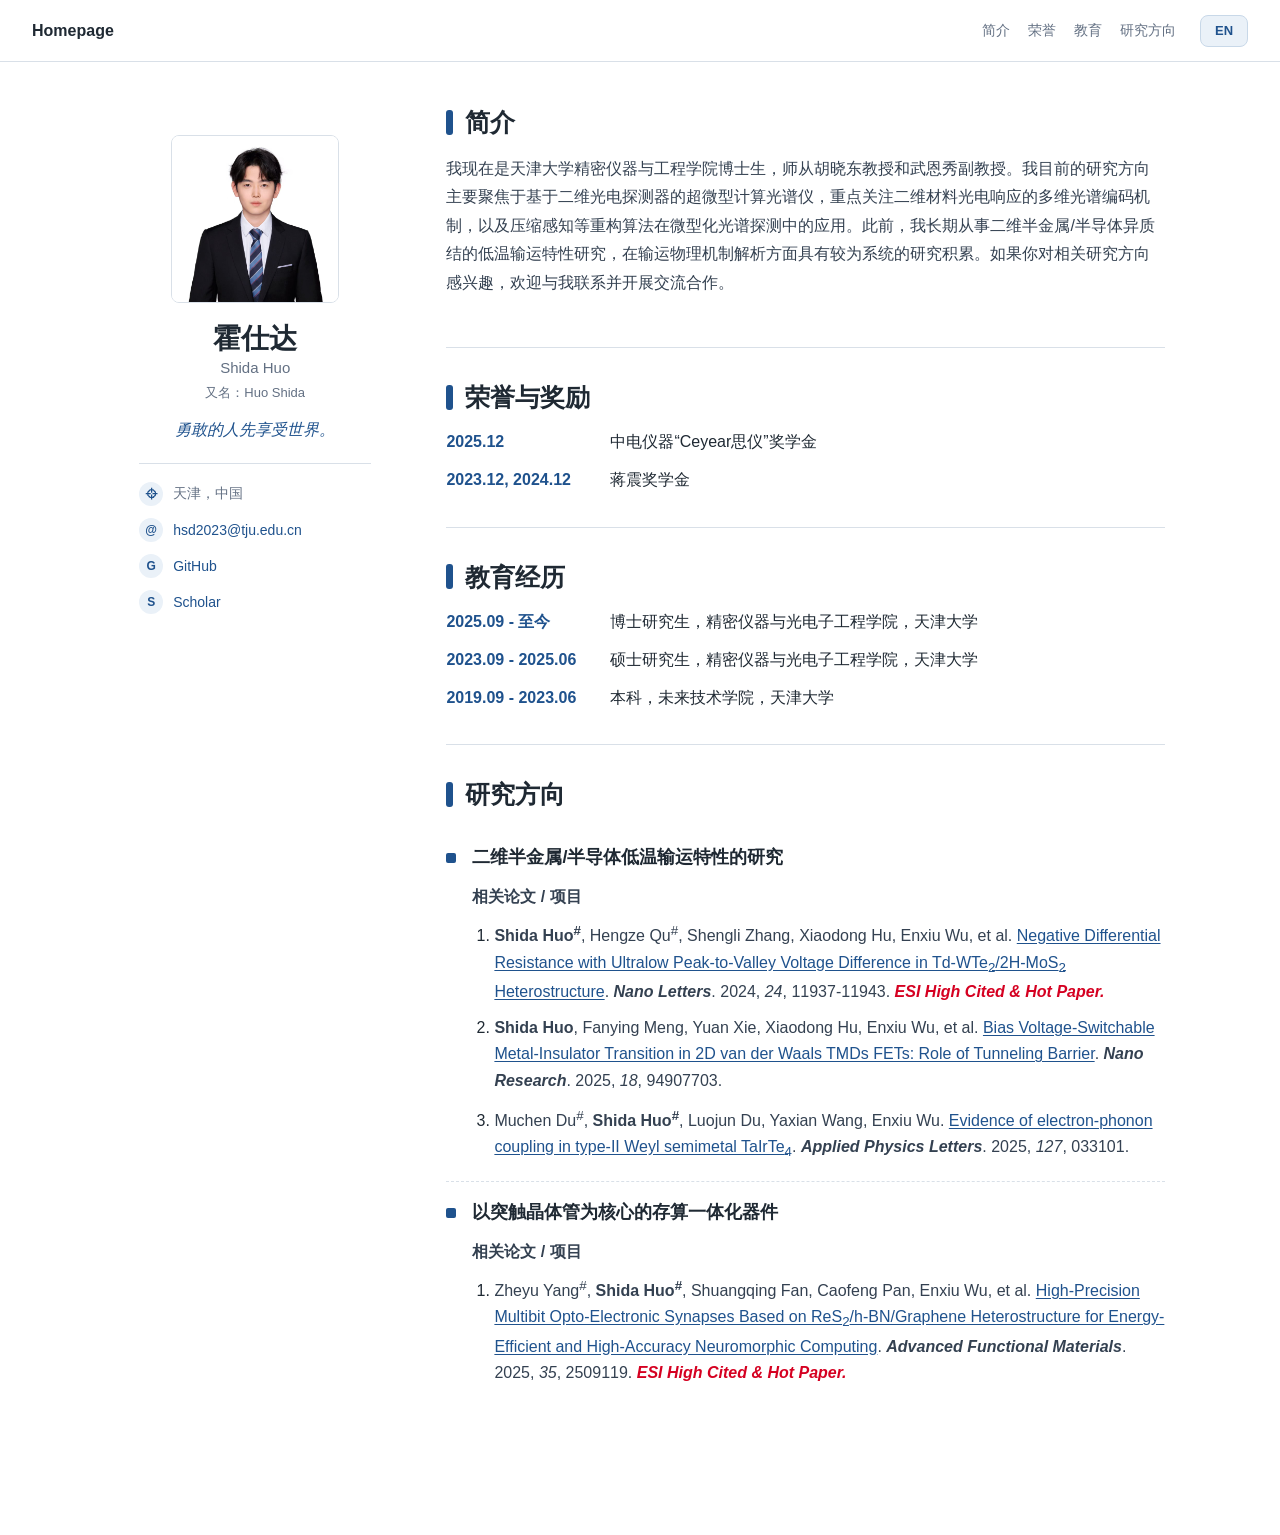
==== index.html @ 77e82065 "Add files via upload" ====
<!doctype html>
<html lang="zh-CN">
  <head>
    <meta charset="utf-8" />
    <meta name="viewport" content="width=device-width, initial-scale=1" />
    <title>Shida Huo (霍仕达) - Homepage</title>
    <meta
      name="description"
      content="Shida Huo (霍仕达, Huo Shida), Ph.D. student at Tianjin University. Research interests include ultraminiaturized computational spectrometers, two-dimensional photodetectors, low-temperature transport, and synaptic transistor based in-memory computing devices."
    />
    <meta
      name="keywords"
      content="Shida Huo, Huo Shida, 霍仕达, Tianjin University, 天津大学, computational spectrometer, two-dimensional photodetector, low-temperature transport, synaptic transistor"
    />
    <meta name="author" content="Shida Huo" />
    <meta name="robots" content="index, follow" />
    <link rel="canonical" href="https://shida.github.io/" />
    <meta property="og:type" content="profile" />
    <meta property="og:title" content="Shida Huo (霍仕达) - Homepage" />
    <meta
      property="og:description"
      content="Personal homepage of Shida Huo (霍仕达, Huo Shida), Ph.D. student at Tianjin University."
    />
    <meta property="og:url" content="https://shida.github.io/" />
    <meta property="og:image" content="https://shida.github.io/assets/hsd-profile.jpg" />
    <meta name="twitter:card" content="summary" />
    <meta name="twitter:title" content="Shida Huo (霍仕达) - Homepage" />
    <meta
      name="twitter:description"
      content="Personal homepage of Shida Huo (霍仕达, Huo Shida), Ph.D. student at Tianjin University."
    />
    <meta name="twitter:image" content="https://shida.github.io/assets/hsd-profile.jpg" />
    <link rel="stylesheet" href="styles.css" />
    <script type="application/ld+json">
      {
        "@context": "https://schema.org",
        "@type": "Person",
        "name": "Shida Huo",
        "alternateName": ["霍仕达", "Huo Shida"],
        "url": "https://shida.github.io/",
        "image": "https://shida.github.io/assets/hsd-profile.jpg",
        "email": "mailto:hsd2023@tju.edu.cn",
        "jobTitle": "Ph.D. student",
        "affiliation": {
          "@type": "CollegeOrUniversity",
          "name": "Tianjin University",
          "url": "https://www.tju.edu.cn/"
        },
        "alumniOf": {
          "@type": "CollegeOrUniversity",
          "name": "Tianjin University"
        },
        "sameAs": [
          "https://scholar.google.com/citations?user=NMqwqbYAAAAJ&hl=zh-CN"
        ],
        "knowsAbout": [
          "Ultraminiaturized computational spectrometers",
          "Two-dimensional photodetectors",
          "Low-temperature transport",
          "Two-dimensional semimetal/semiconductor heterostructures",
          "Synaptic transistor based in-memory computing devices"
        ]
      }
    </script>
  </head>
  <body>
    <header class="topbar">
      <a class="brand" href="#home">Homepage</a>
      <nav aria-label="页面导航">
        <a href="#bio" data-i18n="nav.bio">简介</a>
        <a href="#honors" data-i18n="nav.honors">荣誉</a>
        <a href="#education" data-i18n="nav.education">教育</a>
        <a href="#experience" data-i18n="nav.experience">研究方向</a>
      </nav>
      <button class="lang-toggle" type="button" data-lang-toggle aria-label="Switch language">EN</button>
    </header>

    <main id="home" class="page">
      <aside class="profile">
        <div class="photo-frame">
          <img
            src="assets/hsd-profile.jpg"
            alt="霍仕达头像"
            class="profile-photo"
          />
        </div>
        <h1 data-i18n="profile.name">霍仕达</h1>
        <p class="name-en" data-i18n="profile.nameAlt">Shida Huo</p>
        <p class="name-alias" data-i18n="profile.alias">Also known as: Huo Shida</p>
        <p class="motto" data-i18n="profile.motto">勇敢的人先享受世界。</p>

        <ul class="contact-list" aria-label="联系方式">
          <li>
            <span aria-hidden="true">⌖</span>
            <span data-i18n="profile.location">天津，中国</span>
          </li>
          <li>
            <span aria-hidden="true">@</span>
            <a href="mailto:hsd2023@tju.edu.cn">hsd2023@tju.edu.cn</a>
          </li>
          <li>
            <span aria-hidden="true">G</span>
            <a href="https://github.com/" target="_blank" rel="noreferrer">GitHub</a>
          </li>
          <li>
            <span aria-hidden="true">S</span>
            <a href="https://scholar.google.com/citations?user=NMqwqbYAAAAJ&amp;hl=zh-CN" target="_blank" rel="noreferrer">Scholar</a>
          </li>
        </ul>
      </aside>

      <section class="content">
        <section id="bio" class="section">
          <h2 data-i18n="bio.heading">Biography</h2>
          <p>
            <span data-i18n="bio.p1">我现在是天津大学精密仪器与工程学院博士生，师从胡晓东教授和武恩秀副教授。我目前的研究方向主要聚焦于基于二维光电探测器的超微型计算光谱仪，重点关注二维材料光电响应的多维光谱编码机制，以及压缩感知等重构算法在微型化光谱探测中的应用。此前，我长期从事二维半金属/半导体异质结的低温输运特性研究，在输运物理机制解析方面具有较为系统的研究积累。如果你对相关研究方向感兴趣，欢迎与我联系并开展交流合作。</span>
          </p>
        </section>

        <section id="honors" class="section">
          <h2 data-i18n="honors.heading">Honors and Awards</h2>
          <ul class="timeline">
            <li>
              <span class="date">2025.12</span>
              <span data-i18n="honors.item1">中电仪器“Ceyear思仪”奖学金</span>
            </li>
            <li>
              <span class="date">2023.12, 2024.12</span>
              <span data-i18n="honors.item2">蒋震奖学金</span>
            </li>
          </ul>
        </section>

        <section id="education" class="section">
          <h2 data-i18n="education.heading">Educations</h2>
          <ul class="timeline">
            <li>
              <span class="date" data-i18n="education.phd.date">2025.09 - 至今</span>
              <span data-i18n="education.phd">博士研究生，精密仪器与光电子工程学院，天津大学</span>
            </li>
            <li>
              <span class="date">2023.09 - 2025.06</span>
              <span data-i18n="education.master">硕士研究生，精密仪器与光电子工程学院，天津大学</span>
            </li>
            <li>
              <span class="date">2019.09 - 2023.06</span>
              <span data-i18n="education.bachelor">本科，未来技术学院，天津大学</span>
            </li>
          </ul>
        </section>

        <section id="experience" class="section">
          <h2 data-i18n="experience.heading">研究方向</h2>
          <article class="experience-item">
            <div class="logo-mark" aria-hidden="true"></div>
            <div>
              <h3 data-i18n="experience.item1.title">二维半金属/半导体低温输运特性的研究</h3>
              <p class="paper-label" data-i18n="experience.item1.paperLabel">相关论文 / 项目</p>
              <ol class="works-list">
                <li>
                  <span><b class="inline-bold">Shida Huo<sup>#</sup></b>, Hengze Qu<sup>#</sup>, Shengli Zhang, Xiaodong Hu, Enxiu Wu, et al. <a class="paper-link" href="https://pubs.acs.org/doi/10.1021/acs.nanolett.4c03263" target="_blank" rel="noreferrer">Negative Differential Resistance with Ultralow Peak-to-Valley Voltage Difference in Td-WTe<sub>2</sub>/2H-MoS<sub>2</sub> Heterostructure</a>. <span class="journal">Nano Letters</span>. 2024, <i class="volume">24</i>, 11937-11943. <span class="paper-highlight">ESI High Cited &amp; Hot Paper.</span></span>
                </li>
                <li>
                  <span><b class="inline-bold">Shida Huo</b>, Fanying Meng, Yuan Xie, Xiaodong Hu, Enxiu Wu, et al. <a class="paper-link" href="https://www.sciopen.com/article/10.26599/NR.2025.94907703" target="_blank" rel="noreferrer">Bias Voltage-Switchable Metal-Insulator Transition in 2D van der Waals TMDs FETs: Role of Tunneling Barrier</a>. <span class="journal">Nano Research</span>. 2025, <i class="volume">18</i>, 94907703.</span>
                </li>
                <li>
                  <span>Muchen Du<sup>#</sup>, <b class="inline-bold">Shida Huo<sup>#</sup></b>, Luojun Du, Yaxian Wang, Enxiu Wu. <a class="paper-link" href="https://pubs.aip.org/aip/apl/article-abstract/127/3/033101/3354619/Evidence-of-electron-phonon-coupling-in-type-II?redirectedFrom=fulltext" target="_blank" rel="noreferrer">Evidence of electron-phonon coupling in type-II Weyl semimetal TaIrTe<sub>4</sub></a>. <span class="journal">Applied Physics Letters</span>. 2025, <i class="volume">127</i>, 033101.</span>
                </li>
              </ol>
            </div>
          </article>
          <article class="experience-item">
            <div class="logo-mark" aria-hidden="true"></div>
            <div>
              <h3 data-i18n="experience.item2.title">以突触晶体管为核心的存算一体化器件</h3>
              <p class="paper-label" data-i18n="experience.item2.paperLabel">相关论文 / 项目</p>
              <ol class="works-list">
                <li>
                  <span>Zheyu Yang<sup>#</sup>, <b class="inline-bold">Shida Huo<sup>#</sup></b>, Shuangqing Fan, Caofeng Pan, Enxiu Wu, et al. <a class="paper-link" href="https://advanced.onlinelibrary.wiley.com/doi/10.1002/adfm.202509119" target="_blank" rel="noreferrer">High-Precision Multibit Opto-Electronic Synapses Based on ReS<sub>2</sub>/h-BN/Graphene Heterostructure for Energy-Efficient and High-Accuracy Neuromorphic Computing</a>. <span class="journal">Advanced Functional Materials</span>. 2025, <i class="volume">35</i>, 2509119. <span class="paper-highlight">ESI High Cited &amp; Hot Paper.</span></span>
                </li>
              </ol>
            </div>
          </article>
        </section>
      </section>
    </main>
    <script src="script.js"></script>
  </body>
</html>
---- styles.css ----
:root {
  color-scheme: light;
  --bg: #f6f7f9;
  --paper: #ffffff;
  --ink: #1f2933;
  --muted: #637083;
  --line: #d9e0e8;
  --accent: #1F528D;
  --accent-strong: #1F528D;
  --soft: #EAF1F8;
  --shadow: 0 18px 46px rgba(31, 41, 51, 0.08);
  --page-scale: 1;
  font-family:
    "Inter", "Segoe UI", "PingFang SC", "Microsoft YaHei", Arial, sans-serif;
}

* {
  box-sizing: border-box;
}

html {
  scroll-behavior: smooth;
}

body {
  margin: 0;
  color: var(--ink);
  background: #ffffff;
}

a {
  color: var(--accent-strong);
  text-decoration: none;
}

a:hover {
  text-decoration: underline;
}

.topbar {
  position: sticky;
  top: 0;
  z-index: 10;
  display: flex;
  align-items: center;
  justify-content: space-between;
  gap: 24px;
  min-height: 62px;
  padding: 0 max(32px, calc((100% - 1280px) / 2));
  background: rgba(255, 255, 255, 0.9);
  border-bottom: 1px solid var(--line);
  backdrop-filter: blur(16px);
}

.brand {
  flex: 0 0 auto;
  color: var(--ink);
  font-weight: 700;
}

nav {
  display: flex;
  flex-wrap: wrap;
  flex: 1 1 auto;
  justify-content: flex-end;
  gap: 18px;
  font-size: calc(14px * var(--page-scale));
}

nav a {
  color: var(--muted);
}

nav a:hover {
  color: var(--accent-strong);
}

.lang-toggle {
  flex: 0 0 auto;
  min-width: 48px;
  height: 32px;
  padding: 0 12px;
  color: var(--accent-strong);
  background: var(--soft);
  border: 1px solid #C8D8E8;
  border-radius: 8px;
  cursor: pointer;
  font: inherit;
  font-size: calc(13px * var(--page-scale));
  font-weight: 700;
}

.lang-toggle:hover {
  background: #DCE8F4;
}

.lang-toggle:focus-visible {
  outline: 3px solid rgba(31, 82, 141, 0.24);
  outline-offset: 2px;
}

.page {
  display: grid;
  grid-template-columns: 280px minmax(0, 1fr);
  gap: clamp(36px, 4vw, 64px);
  width: min(82vw, 1280px);
  min-height: calc(100vh - 134px);
  margin: clamp(32px, 5vh, 64px) auto clamp(48px, 7vh, 88px);
}

.profile {
  position: sticky;
  top: 94px;
  align-self: start;
  padding: 28px 24px;
  background: transparent;
  border: 0;
  border-radius: 0;
  box-shadow: none;
  text-align: center;
}

.photo-frame {
  width: 168px;
  aspect-ratio: 1;
  margin: 0 auto 20px;
  overflow: hidden;
  border: 1px solid var(--line);
  border-radius: 8px;
  background: var(--soft);
}

.profile-photo {
  display: block;
  width: 100%;
  height: 100%;
  object-fit: cover;
}

h1,
h2,
h3,
p {
  margin-top: 0;
}

h1 {
  margin-bottom: 4px;
  font-size: calc(28px * var(--page-scale));
  line-height: 1.15;
}

.name-en {
  margin-bottom: 8px;
  color: var(--muted);
  font-size: calc(15px * var(--page-scale));
}

.name-alias {
  margin-bottom: 18px;
  color: var(--muted);
  font-size: calc(13px * var(--page-scale));
}

.motto {
  margin: 0 auto 22px;
  color: var(--accent-strong);
  font-family: Georgia, "Times New Roman", serif;
  font-size: calc(16px * var(--page-scale));
  font-style: italic;
}

.contact-list {
  display: grid;
  gap: 12px;
  padding: 18px 0 0;
  margin: 0;
  border-top: 1px solid var(--line);
  list-style: none;
  text-align: left;
}

.contact-list li {
  display: grid;
  grid-template-columns: 24px minmax(0, 1fr);
  align-items: center;
  gap: 10px;
  color: var(--muted);
  font-size: calc(14px * var(--page-scale));
}

.contact-list span:first-child {
  display: grid;
  place-items: center;
  width: 24px;
  height: 24px;
  color: var(--accent-strong);
  background: var(--soft);
  border-radius: 50%;
  font-size: calc(12px * var(--page-scale));
  font-weight: 700;
}

.content {
  min-width: 0;
}

.section {
  padding: 0 0 34px;
  margin-bottom: 34px;
  border-bottom: 1px solid var(--line);
}

.section:last-child {
  border-bottom: 0;
}

h2 {
  display: flex;
  align-items: center;
  gap: 12px;
  margin-bottom: 18px;
  font-size: calc(25px * var(--page-scale));
  line-height: 1.2;
}

h2::before {
  content: "";
  width: 7px;
  height: 25px;
  background: var(--accent);
  border-radius: 3px;
}

.section p {
  max-width: min(820px, 100%);
  color: #344151;
  font-size: calc(16px * var(--page-scale));
  line-height: 1.78;
}

#bio p {
  max-width: 100%;
}

.timeline {
  display: grid;
  gap: 13px;
  padding: 0;
  margin: 0;
  list-style: none;
}

.timeline li {
  display: grid;
  grid-template-columns: 148px minmax(0, 1fr);
  gap: 16px;
  align-items: baseline;
  font-size: calc(16px * var(--page-scale));
  line-height: 1.55;
}

.date {
  color: var(--accent-strong);
  font-weight: 700;
  white-space: nowrap;
}

.experience-item {
  display: grid;
  grid-template-columns: 14px minmax(0, 1fr);
  gap: 12px;
  padding: 18px 0;
}

.experience-item + .experience-item {
  border-top: 1px dashed var(--line);
}

.logo-mark {
  width: 10px;
  height: 10px;
  margin-top: 8px;
  background: var(--accent-strong);
  border-radius: 2px;
}

h3 {
  margin-bottom: 6px;
  font-size: calc(18px * var(--page-scale));
}

.muted {
  margin-bottom: 8px;
  color: var(--muted);
  font-size: calc(14px * var(--page-scale));
}

.paper-label {
  margin: 14px 0 8px;
  color: var(--accent-strong);
  font-size: calc(14px * var(--page-scale));
  font-weight: 700;
  line-height: 1.4;
}

.works-list {
  display: grid;
  gap: 10px;
  padding-left: 22px;
  margin: 0;
}

.works-list li {
  font-size: calc(16px * var(--page-scale));
  line-height: 1.65;
}

.works-list span {
  color: #344151;
}

.inline-bold {
  font-weight: 700;
}

.journal {
  font-style: italic;
  font-weight: 700;
}

.volume {
  font-style: italic;
}

.works-list .paper-highlight {
  color: #D50021;
  font-style: italic;
  font-weight: 700;
}

.works-list .paper-link {
  color: #1F528D;
  text-decoration: underline;
  text-underline-offset: 2px;
}

.works-list .paper-link:hover {
  color: #1F528D;
}

@media (min-width: 1500px) and (min-height: 850px) {
  :root {
    --page-scale: 1.08;
  }

  .page {
    width: min(86vw, 1360px);
  }

  .section {
    margin-bottom: 38px;
    padding-bottom: 38px;
  }
}

@media (min-width: 1900px) and (min-height: 950px) {
  :root {
    --page-scale: 1.16;
  }

  .page {
    width: min(88vw, 1440px);
  }

  .photo-frame {
    width: 190px;
  }
}

@media (max-width: 820px) {
  :root {
    --page-scale: 1;
  }

  .topbar {
    align-items: flex-start;
    flex-direction: column;
    padding: 14px 22px;
  }

  nav {
    justify-content: flex-start;
    gap: 12px 16px;
  }

  .lang-toggle {
    align-self: flex-start;
  }

  .page {
    grid-template-columns: 1fr;
    width: min(100% - 32px, 680px);
    margin-top: 28px;
  }

  .profile {
    position: static;
  }

  .timeline li {
    grid-template-columns: 1fr;
    gap: 2px;
  }
}

@media (max-width: 480px) {
  .topbar {
    min-height: auto;
  }

  .page {
    width: min(100% - 24px, 680px);
    margin-bottom: 44px;
  }

  .profile {
    padding: 22px 18px;
  }

  .photo-frame {
    width: 140px;
  }

  h1 {
    font-size: 24px;
  }

  h2 {
    font-size: 22px;
  }
}
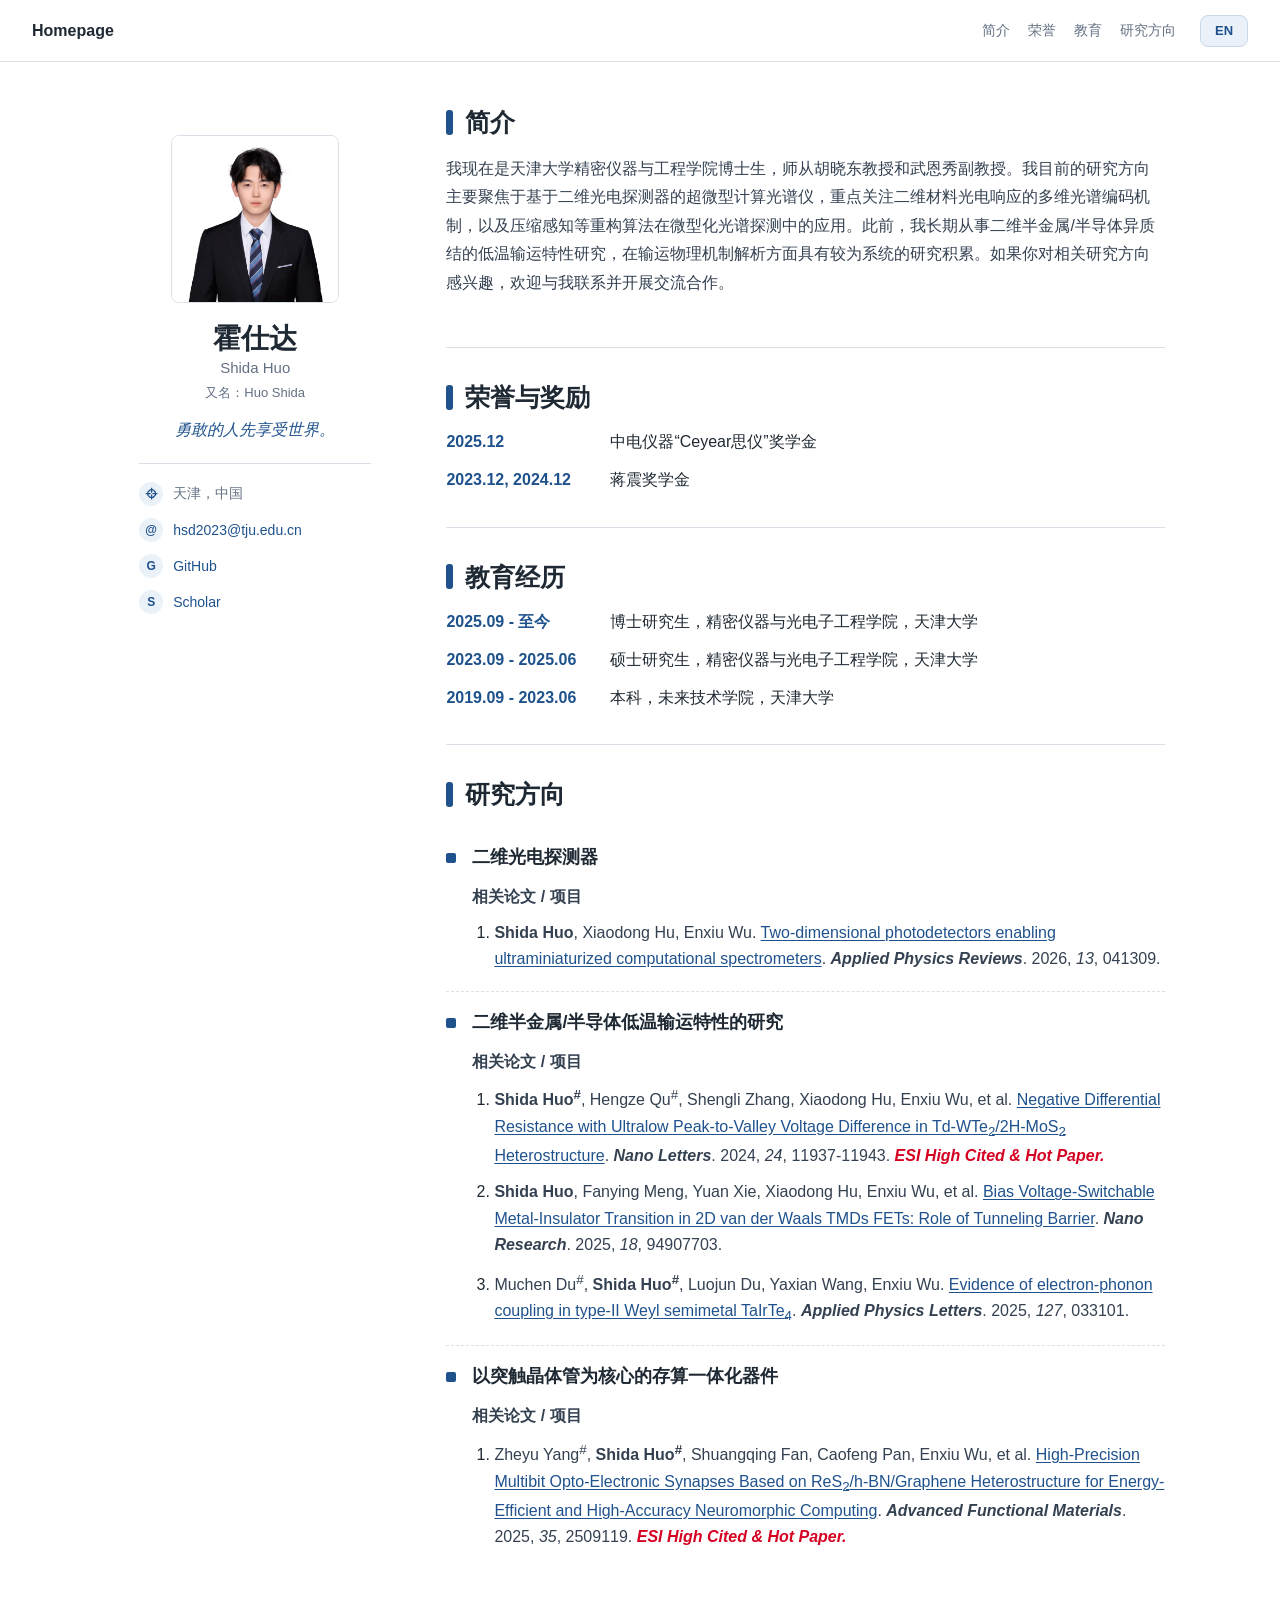
==== commit 756340de: "Add files via upload" ====
--- a/index.html
+++ b/index.html
@@ -1,189 +1,201 @@
-<!doctype html>
-<html lang="zh-CN">
-  <head>
-    <meta charset="utf-8" />
-    <meta name="viewport" content="width=device-width, initial-scale=1" />
-    <title>Shida Huo (霍仕达) - Homepage</title>
-    <meta
-      name="description"
-      content="Shida Huo (霍仕达, Huo Shida), Ph.D. student at Tianjin University. Research interests include ultraminiaturized computational spectrometers, two-dimensional photodetectors, low-temperature transport, and synaptic transistor based in-memory computing devices."
-    />
-    <meta
-      name="keywords"
-      content="Shida Huo, Huo Shida, 霍仕达, Tianjin University, 天津大学, computational spectrometer, two-dimensional photodetector, low-temperature transport, synaptic transistor"
-    />
-    <meta name="author" content="Shida Huo" />
-    <meta name="robots" content="index, follow" />
-    <link rel="canonical" href="https://shida.github.io/" />
-    <meta property="og:type" content="profile" />
-    <meta property="og:title" content="Shida Huo (霍仕达) - Homepage" />
-    <meta
-      property="og:description"
-      content="Personal homepage of Shida Huo (霍仕达, Huo Shida), Ph.D. student at Tianjin University."
-    />
-    <meta property="og:url" content="https://shida.github.io/" />
-    <meta property="og:image" content="https://shida.github.io/assets/hsd-profile.jpg" />
-    <meta name="twitter:card" content="summary" />
-    <meta name="twitter:title" content="Shida Huo (霍仕达) - Homepage" />
-    <meta
-      name="twitter:description"
-      content="Personal homepage of Shida Huo (霍仕达, Huo Shida), Ph.D. student at Tianjin University."
-    />
-    <meta name="twitter:image" content="https://shida.github.io/assets/hsd-profile.jpg" />
-    <link rel="stylesheet" href="styles.css" />
-    <script type="application/ld+json">
-      {
-        "@context": "https://schema.org",
-        "@type": "Person",
-        "name": "Shida Huo",
-        "alternateName": ["霍仕达", "Huo Shida"],
-        "url": "https://shida.github.io/",
-        "image": "https://shida.github.io/assets/hsd-profile.jpg",
-        "email": "mailto:hsd2023@tju.edu.cn",
-        "jobTitle": "Ph.D. student",
-        "affiliation": {
-          "@type": "CollegeOrUniversity",
-          "name": "Tianjin University",
-          "url": "https://www.tju.edu.cn/"
-        },
-        "alumniOf": {
-          "@type": "CollegeOrUniversity",
-          "name": "Tianjin University"
-        },
-        "sameAs": [
-          "https://scholar.google.com/citations?user=NMqwqbYAAAAJ&hl=zh-CN"
-        ],
-        "knowsAbout": [
-          "Ultraminiaturized computational spectrometers",
-          "Two-dimensional photodetectors",
-          "Low-temperature transport",
-          "Two-dimensional semimetal/semiconductor heterostructures",
-          "Synaptic transistor based in-memory computing devices"
-        ]
-      }
-    </script>
-  </head>
-  <body>
-    <header class="topbar">
-      <a class="brand" href="#home">Homepage</a>
-      <nav aria-label="页面导航">
-        <a href="#bio" data-i18n="nav.bio">简介</a>
-        <a href="#honors" data-i18n="nav.honors">荣誉</a>
-        <a href="#education" data-i18n="nav.education">教育</a>
-        <a href="#experience" data-i18n="nav.experience">研究方向</a>
-      </nav>
-      <button class="lang-toggle" type="button" data-lang-toggle aria-label="Switch language">EN</button>
-    </header>
-
-    <main id="home" class="page">
-      <aside class="profile">
-        <div class="photo-frame">
-          <img
-            src="assets/hsd-profile.jpg"
-            alt="霍仕达头像"
-            class="profile-photo"
-          />
-        </div>
-        <h1 data-i18n="profile.name">霍仕达</h1>
-        <p class="name-en" data-i18n="profile.nameAlt">Shida Huo</p>
-        <p class="name-alias" data-i18n="profile.alias">Also known as: Huo Shida</p>
-        <p class="motto" data-i18n="profile.motto">勇敢的人先享受世界。</p>
-
-        <ul class="contact-list" aria-label="联系方式">
-          <li>
-            <span aria-hidden="true">⌖</span>
-            <span data-i18n="profile.location">天津，中国</span>
-          </li>
-          <li>
-            <span aria-hidden="true">@</span>
-            <a href="mailto:hsd2023@tju.edu.cn">hsd2023@tju.edu.cn</a>
-          </li>
-          <li>
-            <span aria-hidden="true">G</span>
-            <a href="https://github.com/" target="_blank" rel="noreferrer">GitHub</a>
-          </li>
-          <li>
-            <span aria-hidden="true">S</span>
-            <a href="https://scholar.google.com/citations?user=NMqwqbYAAAAJ&amp;hl=zh-CN" target="_blank" rel="noreferrer">Scholar</a>
-          </li>
-        </ul>
-      </aside>
-
-      <section class="content">
-        <section id="bio" class="section">
-          <h2 data-i18n="bio.heading">Biography</h2>
-          <p>
-            <span data-i18n="bio.p1">我现在是天津大学精密仪器与工程学院博士生，师从胡晓东教授和武恩秀副教授。我目前的研究方向主要聚焦于基于二维光电探测器的超微型计算光谱仪，重点关注二维材料光电响应的多维光谱编码机制，以及压缩感知等重构算法在微型化光谱探测中的应用。此前，我长期从事二维半金属/半导体异质结的低温输运特性研究，在输运物理机制解析方面具有较为系统的研究积累。如果你对相关研究方向感兴趣，欢迎与我联系并开展交流合作。</span>
-          </p>
-        </section>
-
-        <section id="honors" class="section">
-          <h2 data-i18n="honors.heading">Honors and Awards</h2>
-          <ul class="timeline">
-            <li>
-              <span class="date">2025.12</span>
-              <span data-i18n="honors.item1">中电仪器“Ceyear思仪”奖学金</span>
-            </li>
-            <li>
-              <span class="date">2023.12, 2024.12</span>
-              <span data-i18n="honors.item2">蒋震奖学金</span>
-            </li>
-          </ul>
-        </section>
-
-        <section id="education" class="section">
-          <h2 data-i18n="education.heading">Educations</h2>
-          <ul class="timeline">
-            <li>
-              <span class="date" data-i18n="education.phd.date">2025.09 - 至今</span>
-              <span data-i18n="education.phd">博士研究生，精密仪器与光电子工程学院，天津大学</span>
-            </li>
-            <li>
-              <span class="date">2023.09 - 2025.06</span>
-              <span data-i18n="education.master">硕士研究生，精密仪器与光电子工程学院，天津大学</span>
-            </li>
-            <li>
-              <span class="date">2019.09 - 2023.06</span>
-              <span data-i18n="education.bachelor">本科，未来技术学院，天津大学</span>
-            </li>
-          </ul>
-        </section>
-
-        <section id="experience" class="section">
-          <h2 data-i18n="experience.heading">研究方向</h2>
-          <article class="experience-item">
-            <div class="logo-mark" aria-hidden="true"></div>
-            <div>
-              <h3 data-i18n="experience.item1.title">二维半金属/半导体低温输运特性的研究</h3>
-              <p class="paper-label" data-i18n="experience.item1.paperLabel">相关论文 / 项目</p>
-              <ol class="works-list">
-                <li>
-                  <span><b class="inline-bold">Shida Huo<sup>#</sup></b>, Hengze Qu<sup>#</sup>, Shengli Zhang, Xiaodong Hu, Enxiu Wu, et al. <a class="paper-link" href="https://pubs.acs.org/doi/10.1021/acs.nanolett.4c03263" target="_blank" rel="noreferrer">Negative Differential Resistance with Ultralow Peak-to-Valley Voltage Difference in Td-WTe<sub>2</sub>/2H-MoS<sub>2</sub> Heterostructure</a>. <span class="journal">Nano Letters</span>. 2024, <i class="volume">24</i>, 11937-11943. <span class="paper-highlight">ESI High Cited &amp; Hot Paper.</span></span>
-                </li>
-                <li>
-                  <span><b class="inline-bold">Shida Huo</b>, Fanying Meng, Yuan Xie, Xiaodong Hu, Enxiu Wu, et al. <a class="paper-link" href="https://www.sciopen.com/article/10.26599/NR.2025.94907703" target="_blank" rel="noreferrer">Bias Voltage-Switchable Metal-Insulator Transition in 2D van der Waals TMDs FETs: Role of Tunneling Barrier</a>. <span class="journal">Nano Research</span>. 2025, <i class="volume">18</i>, 94907703.</span>
-                </li>
-                <li>
-                  <span>Muchen Du<sup>#</sup>, <b class="inline-bold">Shida Huo<sup>#</sup></b>, Luojun Du, Yaxian Wang, Enxiu Wu. <a class="paper-link" href="https://pubs.aip.org/aip/apl/article-abstract/127/3/033101/3354619/Evidence-of-electron-phonon-coupling-in-type-II?redirectedFrom=fulltext" target="_blank" rel="noreferrer">Evidence of electron-phonon coupling in type-II Weyl semimetal TaIrTe<sub>4</sub></a>. <span class="journal">Applied Physics Letters</span>. 2025, <i class="volume">127</i>, 033101.</span>
-                </li>
-              </ol>
-            </div>
-          </article>
-          <article class="experience-item">
-            <div class="logo-mark" aria-hidden="true"></div>
-            <div>
-              <h3 data-i18n="experience.item2.title">以突触晶体管为核心的存算一体化器件</h3>
-              <p class="paper-label" data-i18n="experience.item2.paperLabel">相关论文 / 项目</p>
-              <ol class="works-list">
-                <li>
-                  <span>Zheyu Yang<sup>#</sup>, <b class="inline-bold">Shida Huo<sup>#</sup></b>, Shuangqing Fan, Caofeng Pan, Enxiu Wu, et al. <a class="paper-link" href="https://advanced.onlinelibrary.wiley.com/doi/10.1002/adfm.202509119" target="_blank" rel="noreferrer">High-Precision Multibit Opto-Electronic Synapses Based on ReS<sub>2</sub>/h-BN/Graphene Heterostructure for Energy-Efficient and High-Accuracy Neuromorphic Computing</a>. <span class="journal">Advanced Functional Materials</span>. 2025, <i class="volume">35</i>, 2509119. <span class="paper-highlight">ESI High Cited &amp; Hot Paper.</span></span>
-                </li>
-              </ol>
-            </div>
-          </article>
-        </section>
-      </section>
-    </main>
-    <script src="script.js"></script>
-  </body>
-</html>
+<!doctype html>
+<html lang="zh-CN">
+  <head>
+    <meta charset="utf-8" />
+    <meta name="viewport" content="width=device-width, initial-scale=1" />
+    <title>Shida Huo (霍仕达) - Homepage</title>
+    <meta
+      name="description"
+      content="Shida Huo (霍仕达, Huo Shida), Ph.D. student at Tianjin University. Research interests include ultraminiaturized computational spectrometers, two-dimensional photodetectors, low-temperature transport, and synaptic transistor based in-memory computing devices."
+    />
+    <meta
+      name="keywords"
+      content="Shida Huo, Huo Shida, 霍仕达, Tianjin University, 天津大学, computational spectrometer, two-dimensional photodetector, low-temperature transport, synaptic transistor"
+    />
+    <meta name="author" content="Shida Huo" />
+    <meta name="robots" content="index, follow" />
+    <link rel="canonical" href="https://shidahuo.github.io/" />
+    <meta property="og:type" content="profile" />
+    <meta property="og:title" content="Shida Huo (霍仕达) - Homepage" />
+    <meta
+      property="og:description"
+      content="Personal homepage of Shida Huo (霍仕达, Huo Shida), Ph.D. student at Tianjin University."
+    />
+    <meta property="og:url" content="https://shidahuo.github.io/" />
+    <meta property="og:image" content="https://shidahuo.github.io/assets/hsd-profile.jpg" />
+    <meta name="twitter:card" content="summary" />
+    <meta name="twitter:title" content="Shida Huo (霍仕达) - Homepage" />
+    <meta
+      name="twitter:description"
+      content="Personal homepage of Shida Huo (霍仕达, Huo Shida), Ph.D. student at Tianjin University."
+    />
+    <meta name="twitter:image" content="https://shidahuo.github.io/assets/hsd-profile.jpg" />
+    <link rel="stylesheet" href="styles.css" />
+    <script type="application/ld+json">
+      {
+        "@context": "https://schema.org",
+        "@type": "Person",
+        "name": "Shida Huo",
+        "alternateName": ["霍仕达", "Huo Shida"],
+        "url": "https://shidahuo.github.io/",
+        "image": "https://shidahuo.github.io/assets/hsd-profile.jpg",
+        "email": "mailto:hsd2023@tju.edu.cn",
+        "jobTitle": "Ph.D. student",
+        "affiliation": {
+          "@type": "CollegeOrUniversity",
+          "name": "Tianjin University",
+          "url": "https://www.tju.edu.cn/"
+        },
+        "alumniOf": {
+          "@type": "CollegeOrUniversity",
+          "name": "Tianjin University"
+        },
+        "sameAs": [
+          "https://scholar.google.com/citations?user=NMqwqbYAAAAJ&hl=zh-CN"
+        ],
+        "knowsAbout": [
+          "Ultraminiaturized computational spectrometers",
+          "Two-dimensional photodetectors",
+          "Low-temperature transport",
+          "Two-dimensional semimetal/semiconductor heterostructures",
+          "Synaptic transistor based in-memory computing devices"
+        ]
+      }
+    </script>
+  </head>
+  <body>
+    <header class="topbar">
+      <a class="brand" href="#home">Homepage</a>
+      <nav aria-label="页面导航">
+        <a href="#bio" data-i18n="nav.bio">简介</a>
+        <a href="#honors" data-i18n="nav.honors">荣誉</a>
+        <a href="#education" data-i18n="nav.education">教育</a>
+        <a href="#experience" data-i18n="nav.experience">研究方向</a>
+      </nav>
+      <button class="lang-toggle" type="button" data-lang-toggle aria-label="Switch language">EN</button>
+    </header>
+
+    <main id="home" class="page">
+      <aside class="profile">
+        <div class="photo-frame">
+          <img
+            src="assets/hsd-profile.jpg"
+            alt="霍仕达头像"
+            class="profile-photo"
+          />
+        </div>
+        <h1 data-i18n="profile.name">霍仕达</h1>
+        <p class="name-en" data-i18n="profile.nameAlt">Shida Huo</p>
+        <p class="name-alias" data-i18n="profile.alias">Also known as: Huo Shida</p>
+        <p class="motto" data-i18n="profile.motto">勇敢的人先享受世界。</p>
+
+        <ul class="contact-list" aria-label="联系方式">
+          <li>
+            <span aria-hidden="true">⌖</span>
+            <span data-i18n="profile.location">天津，中国</span>
+          </li>
+          <li>
+            <span aria-hidden="true">@</span>
+            <a href="mailto:hsd2023@tju.edu.cn">hsd2023@tju.edu.cn</a>
+          </li>
+          <li>
+            <span aria-hidden="true">G</span>
+            <a href="https://github.com/" target="_blank" rel="noreferrer">GitHub</a>
+          </li>
+          <li>
+            <span aria-hidden="true">S</span>
+            <a href="https://scholar.google.com/citations?user=NMqwqbYAAAAJ&amp;hl=zh-CN" target="_blank" rel="noreferrer">Scholar</a>
+          </li>
+        </ul>
+      </aside>
+
+      <section class="content">
+        <section id="bio" class="section">
+          <h2 data-i18n="bio.heading">Biography</h2>
+          <p>
+            <span data-i18n="bio.p1">我现在是天津大学精密仪器与工程学院博士生，师从胡晓东教授和武恩秀副教授。我目前的研究方向主要聚焦于基于二维光电探测器的超微型计算光谱仪，重点关注二维材料光电响应的多维光谱编码机制，以及压缩感知等重构算法在微型化光谱探测中的应用。此前，我长期从事二维半金属/半导体异质结的低温输运特性研究，在输运物理机制解析方面具有较为系统的研究积累。如果你对相关研究方向感兴趣，欢迎与我联系并开展交流合作。</span>
+          </p>
+        </section>
+
+        <section id="honors" class="section">
+          <h2 data-i18n="honors.heading">Honors and Awards</h2>
+          <ul class="timeline">
+            <li>
+              <span class="date">2025.12</span>
+              <span data-i18n="honors.item1">中电仪器“Ceyear思仪”奖学金</span>
+            </li>
+            <li>
+              <span class="date">2023.12, 2024.12</span>
+              <span data-i18n="honors.item2">蒋震奖学金</span>
+            </li>
+          </ul>
+        </section>
+
+        <section id="education" class="section">
+          <h2 data-i18n="education.heading">Educations</h2>
+          <ul class="timeline">
+            <li>
+              <span class="date" data-i18n="education.phd.date">2025.09 - 至今</span>
+              <span data-i18n="education.phd">博士研究生，精密仪器与光电子工程学院，天津大学</span>
+            </li>
+            <li>
+              <span class="date">2023.09 - 2025.06</span>
+              <span data-i18n="education.master">硕士研究生，精密仪器与光电子工程学院，天津大学</span>
+            </li>
+            <li>
+              <span class="date">2019.09 - 2023.06</span>
+              <span data-i18n="education.bachelor">本科，未来技术学院，天津大学</span>
+            </li>
+          </ul>
+        </section>
+
+        <section id="experience" class="section">
+          <h2 data-i18n="experience.heading">研究方向</h2>
+          <article class="experience-item">
+            <div class="logo-mark" aria-hidden="true"></div>
+            <div>
+              <h3 data-i18n="experience.item3.title">二维光电探测器</h3>
+              <p class="paper-label" data-i18n="experience.item3.paperLabel">相关论文 / 项目</p>
+              <ol class="works-list">
+                <li>
+                  <span><b class="inline-bold">Shida Huo</b>, Xiaodong Hu, Enxiu Wu. <a class="paper-link" href="https://doi.org/10.1063/5.0337027" target="_blank" rel="noreferrer">Two-dimensional photodetectors enabling ultraminiaturized computational spectrometers</a>. <span class="journal">Applied Physics Reviews</span>. 2026, <i class="volume">13</i>, 041309.</span>
+                </li>
+              </ol>
+            </div>
+          </article>
+          <article class="experience-item">
+            <div class="logo-mark" aria-hidden="true"></div>
+            <div>
+              <h3 data-i18n="experience.item1.title">二维半金属/半导体低温输运特性的研究</h3>
+              <p class="paper-label" data-i18n="experience.item1.paperLabel">相关论文 / 项目</p>
+              <ol class="works-list">
+                <li>
+                  <span><b class="inline-bold">Shida Huo<sup>#</sup></b>, Hengze Qu<sup>#</sup>, Shengli Zhang, Xiaodong Hu, Enxiu Wu, et al. <a class="paper-link" href="https://pubs.acs.org/doi/10.1021/acs.nanolett.4c03263" target="_blank" rel="noreferrer">Negative Differential Resistance with Ultralow Peak-to-Valley Voltage Difference in Td-WTe<sub>2</sub>/2H-MoS<sub>2</sub> Heterostructure</a>. <span class="journal">Nano Letters</span>. 2024, <i class="volume">24</i>, 11937-11943. <span class="paper-highlight">ESI High Cited &amp; Hot Paper.</span></span>
+                </li>
+                <li>
+                  <span><b class="inline-bold">Shida Huo</b>, Fanying Meng, Yuan Xie, Xiaodong Hu, Enxiu Wu, et al. <a class="paper-link" href="https://www.sciopen.com/article/10.26599/NR.2025.94907703" target="_blank" rel="noreferrer">Bias Voltage-Switchable Metal-Insulator Transition in 2D van der Waals TMDs FETs: Role of Tunneling Barrier</a>. <span class="journal">Nano Research</span>. 2025, <i class="volume">18</i>, 94907703.</span>
+                </li>
+                <li>
+                  <span>Muchen Du<sup>#</sup>, <b class="inline-bold">Shida Huo<sup>#</sup></b>, Luojun Du, Yaxian Wang, Enxiu Wu. <a class="paper-link" href="https://pubs.aip.org/aip/apl/article-abstract/127/3/033101/3354619/Evidence-of-electron-phonon-coupling-in-type-II?redirectedFrom=fulltext" target="_blank" rel="noreferrer">Evidence of electron-phonon coupling in type-II Weyl semimetal TaIrTe<sub>4</sub></a>. <span class="journal">Applied Physics Letters</span>. 2025, <i class="volume">127</i>, 033101.</span>
+                </li>
+              </ol>
+            </div>
+          </article>
+          <article class="experience-item">
+            <div class="logo-mark" aria-hidden="true"></div>
+            <div>
+              <h3 data-i18n="experience.item2.title">以突触晶体管为核心的存算一体化器件</h3>
+              <p class="paper-label" data-i18n="experience.item2.paperLabel">相关论文 / 项目</p>
+              <ol class="works-list">
+                <li>
+                  <span>Zheyu Yang<sup>#</sup>, <b class="inline-bold">Shida Huo<sup>#</sup></b>, Shuangqing Fan, Caofeng Pan, Enxiu Wu, et al. <a class="paper-link" href="https://advanced.onlinelibrary.wiley.com/doi/10.1002/adfm.202509119" target="_blank" rel="noreferrer">High-Precision Multibit Opto-Electronic Synapses Based on ReS<sub>2</sub>/h-BN/Graphene Heterostructure for Energy-Efficient and High-Accuracy Neuromorphic Computing</a>. <span class="journal">Advanced Functional Materials</span>. 2025, <i class="volume">35</i>, 2509119. <span class="paper-highlight">ESI High Cited &amp; Hot Paper.</span></span>
+                </li>
+              </ol>
+            </div>
+          </article>
+        </section>
+      </section>
+    </main>
+    <script src="script.js"></script>
+  </body>
+</html>
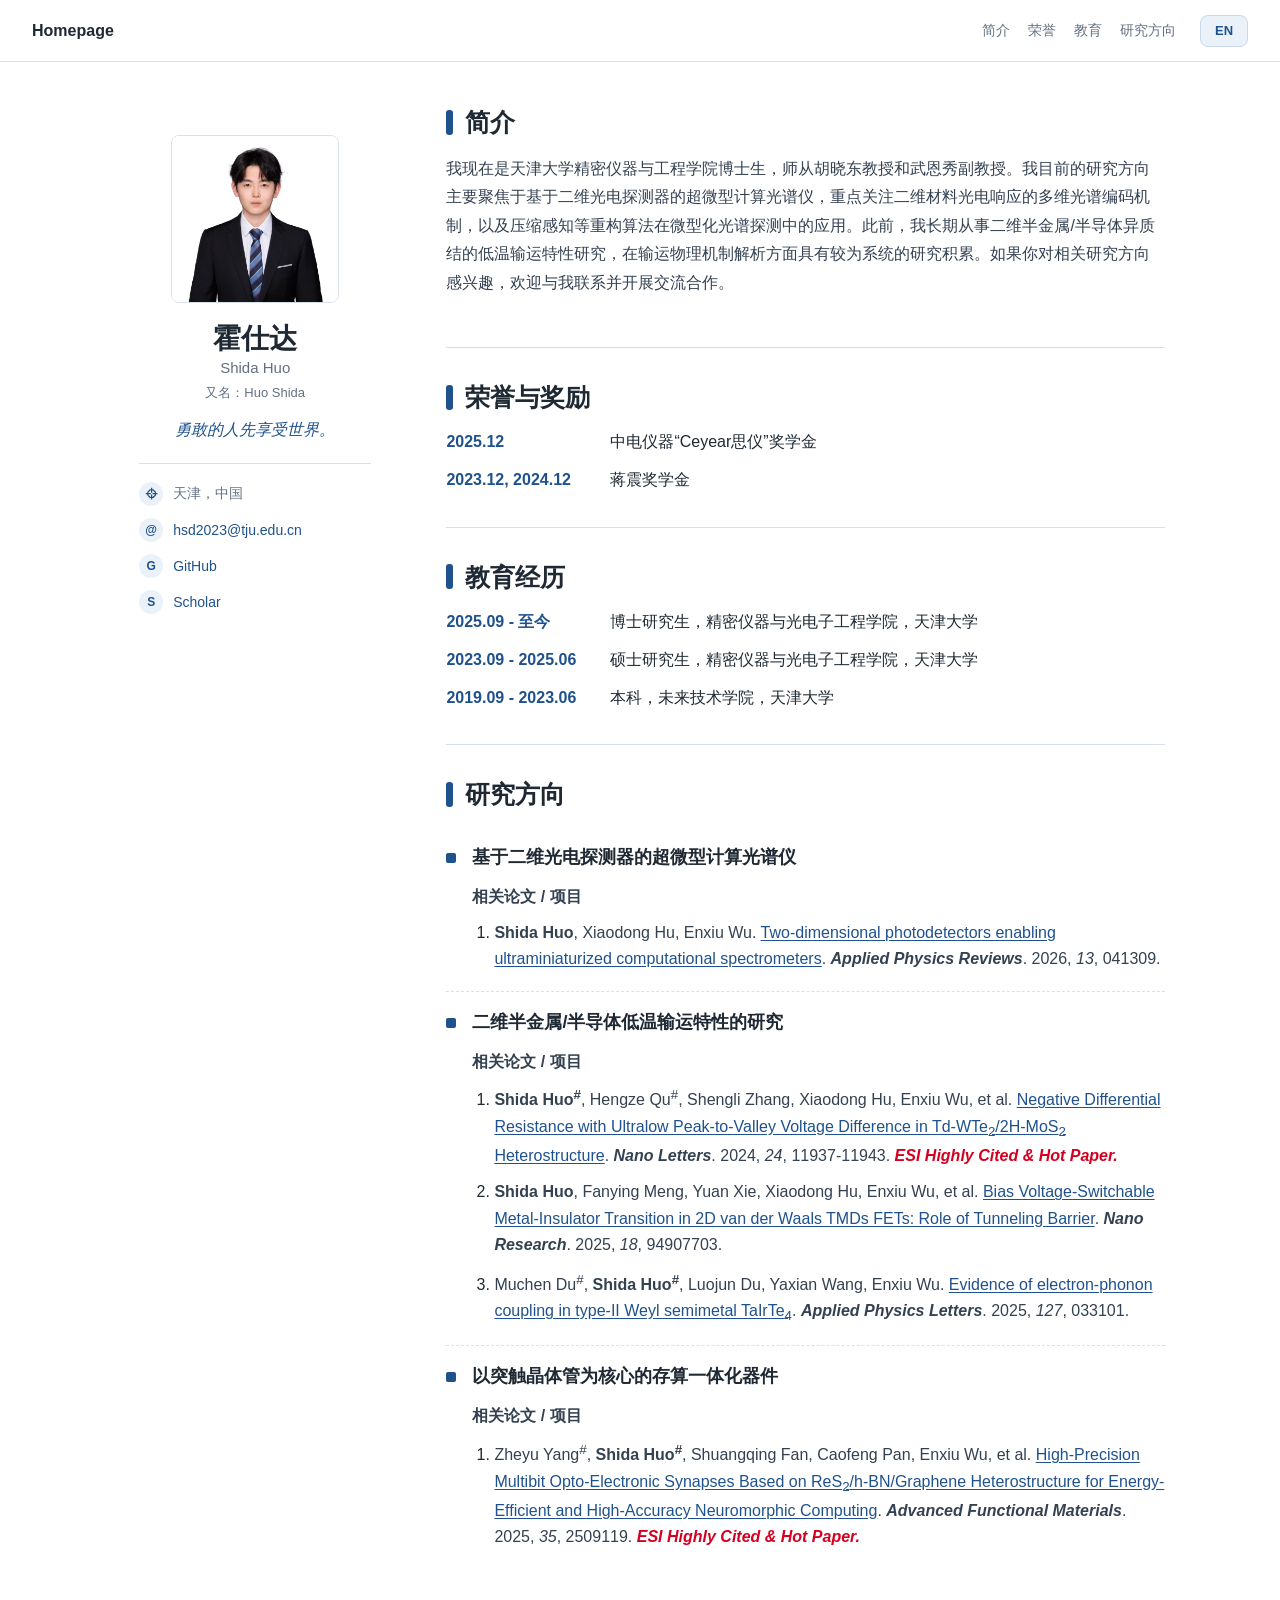
==== commit 10a699a2: "Add files via upload" ====
--- a/index.html
+++ b/index.html
@@ -154,7 +154,7 @@
           <article class="experience-item">
             <div class="logo-mark" aria-hidden="true"></div>
             <div>
-              <h3 data-i18n="experience.item3.title">二维光电探测器</h3>
+              <h3 data-i18n="experience.item3.title">基于二维光电探测器的超微型计算光谱仪</h3>
               <p class="paper-label" data-i18n="experience.item3.paperLabel">相关论文 / 项目</p>
               <ol class="works-list">
                 <li>
@@ -170,7 +170,7 @@
               <p class="paper-label" data-i18n="experience.item1.paperLabel">相关论文 / 项目</p>
               <ol class="works-list">
                 <li>
-                  <span><b class="inline-bold">Shida Huo<sup>#</sup></b>, Hengze Qu<sup>#</sup>, Shengli Zhang, Xiaodong Hu, Enxiu Wu, et al. <a class="paper-link" href="https://pubs.acs.org/doi/10.1021/acs.nanolett.4c03263" target="_blank" rel="noreferrer">Negative Differential Resistance with Ultralow Peak-to-Valley Voltage Difference in Td-WTe<sub>2</sub>/2H-MoS<sub>2</sub> Heterostructure</a>. <span class="journal">Nano Letters</span>. 2024, <i class="volume">24</i>, 11937-11943. <span class="paper-highlight">ESI High Cited &amp; Hot Paper.</span></span>
+                  <span><b class="inline-bold">Shida Huo<sup>#</sup></b>, Hengze Qu<sup>#</sup>, Shengli Zhang, Xiaodong Hu, Enxiu Wu, et al. <a class="paper-link" href="https://pubs.acs.org/doi/10.1021/acs.nanolett.4c03263" target="_blank" rel="noreferrer">Negative Differential Resistance with Ultralow Peak-to-Valley Voltage Difference in Td-WTe<sub>2</sub>/2H-MoS<sub>2</sub> Heterostructure</a>. <span class="journal">Nano Letters</span>. 2024, <i class="volume">24</i>, 11937-11943. <span class="paper-highlight">ESI Highly Cited &amp; Hot Paper.</span></span>
                 </li>
                 <li>
                   <span><b class="inline-bold">Shida Huo</b>, Fanying Meng, Yuan Xie, Xiaodong Hu, Enxiu Wu, et al. <a class="paper-link" href="https://www.sciopen.com/article/10.26599/NR.2025.94907703" target="_blank" rel="noreferrer">Bias Voltage-Switchable Metal-Insulator Transition in 2D van der Waals TMDs FETs: Role of Tunneling Barrier</a>. <span class="journal">Nano Research</span>. 2025, <i class="volume">18</i>, 94907703.</span>
@@ -188,7 +188,7 @@
               <p class="paper-label" data-i18n="experience.item2.paperLabel">相关论文 / 项目</p>
               <ol class="works-list">
                 <li>
-                  <span>Zheyu Yang<sup>#</sup>, <b class="inline-bold">Shida Huo<sup>#</sup></b>, Shuangqing Fan, Caofeng Pan, Enxiu Wu, et al. <a class="paper-link" href="https://advanced.onlinelibrary.wiley.com/doi/10.1002/adfm.202509119" target="_blank" rel="noreferrer">High-Precision Multibit Opto-Electronic Synapses Based on ReS<sub>2</sub>/h-BN/Graphene Heterostructure for Energy-Efficient and High-Accuracy Neuromorphic Computing</a>. <span class="journal">Advanced Functional Materials</span>. 2025, <i class="volume">35</i>, 2509119. <span class="paper-highlight">ESI High Cited &amp; Hot Paper.</span></span>
+                  <span>Zheyu Yang<sup>#</sup>, <b class="inline-bold">Shida Huo<sup>#</sup></b>, Shuangqing Fan, Caofeng Pan, Enxiu Wu, et al. <a class="paper-link" href="https://advanced.onlinelibrary.wiley.com/doi/10.1002/adfm.202509119" target="_blank" rel="noreferrer">High-Precision Multibit Opto-Electronic Synapses Based on ReS<sub>2</sub>/h-BN/Graphene Heterostructure for Energy-Efficient and High-Accuracy Neuromorphic Computing</a>. <span class="journal">Advanced Functional Materials</span>. 2025, <i class="volume">35</i>, 2509119. <span class="paper-highlight">ESI Highly Cited &amp; Hot Paper.</span></span>
                 </li>
               </ol>
             </div>
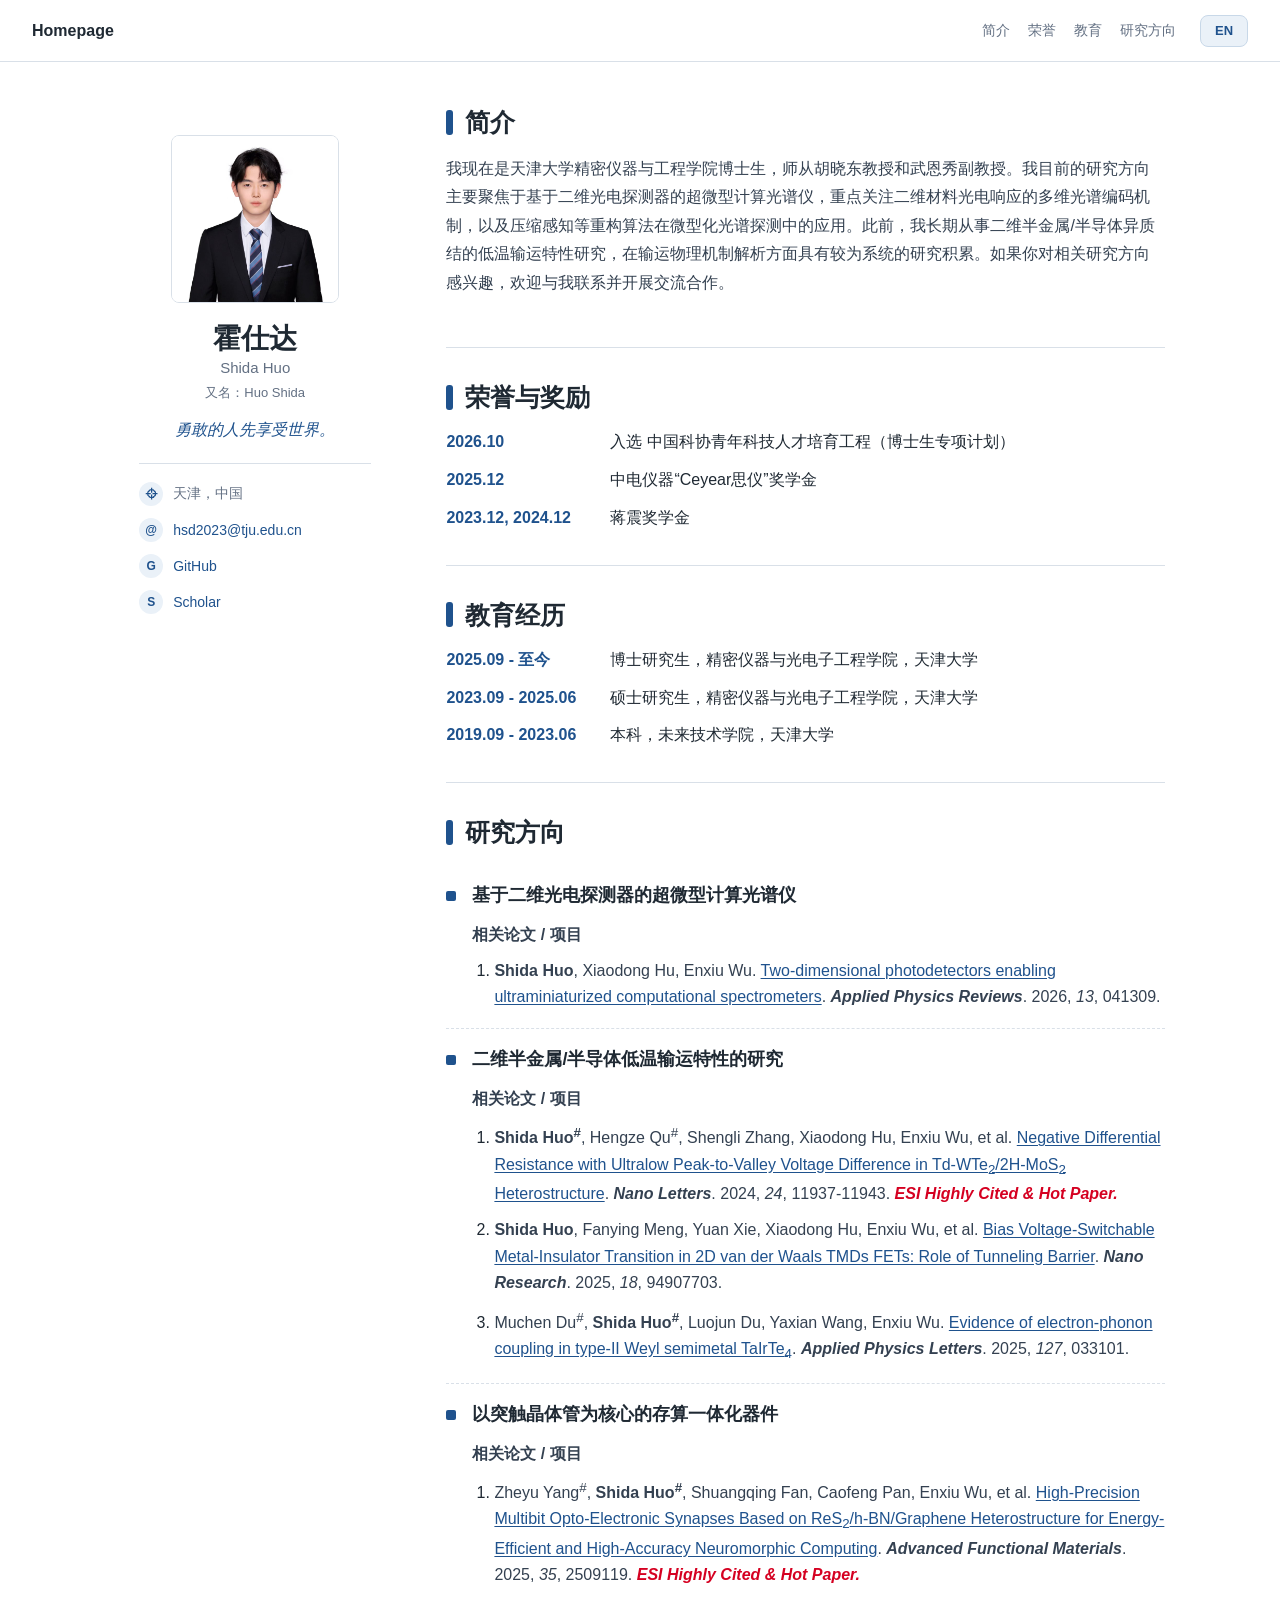
==== commit 68cad684: "Add files via upload" ====
--- a/index.html
+++ b/index.html
@@ -121,6 +121,10 @@
           <h2 data-i18n="honors.heading">Honors and Awards</h2>
           <ul class="timeline">
             <li>
+              <span class="date">2026.10</span>
+              <span data-i18n="honors.item3">入选 中国科协青年科技人才培育工程（博士生专项计划）</span>
+            </li>
+            <li>
               <span class="date">2025.12</span>
               <span data-i18n="honors.item1">中电仪器“Ceyear思仪”奖学金</span>
             </li>
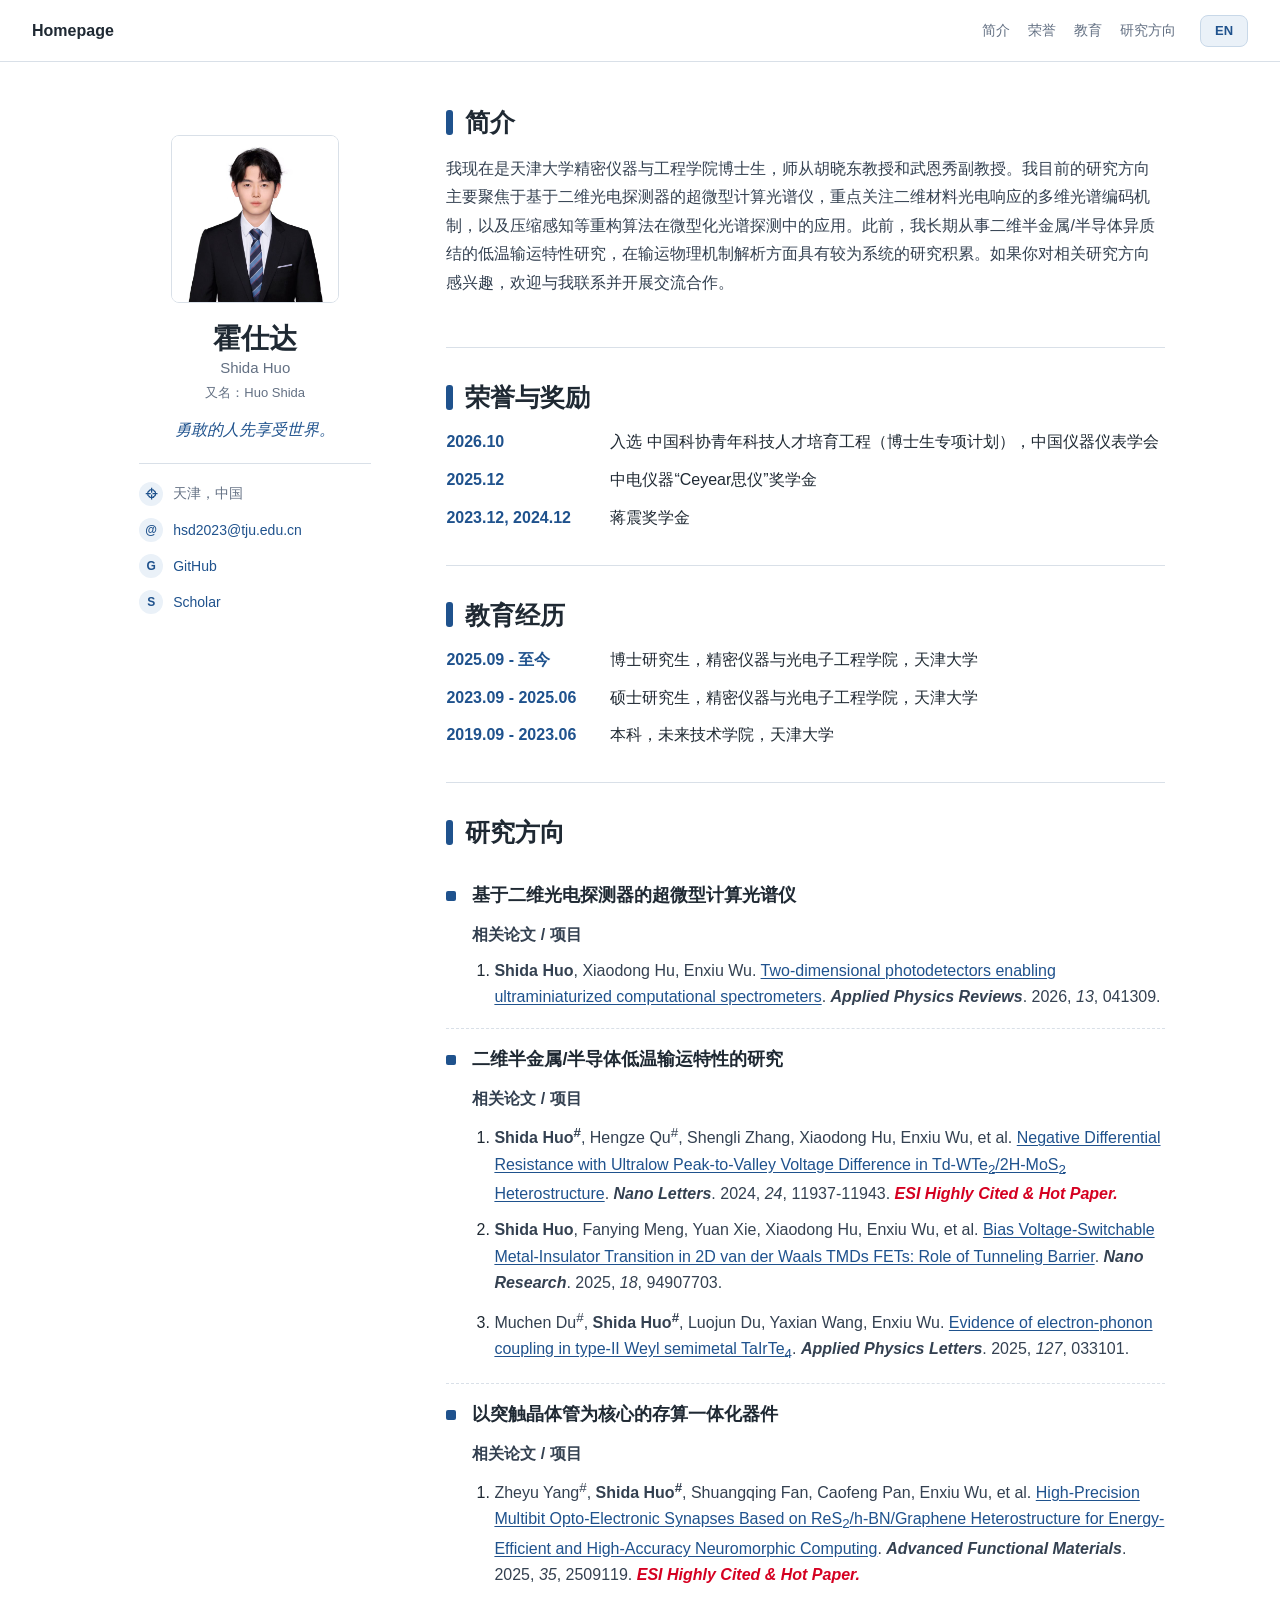
==== commit 5e7dae02: "Add files via upload" ====
--- a/index.html
+++ b/index.html
@@ -122,7 +122,7 @@
           <ul class="timeline">
             <li>
               <span class="date">2026.10</span>
-              <span data-i18n="honors.item3">入选 中国科协青年科技人才培育工程（博士生专项计划）</span>
+              <span data-i18n="honors.item3">入选 中国科协青年科技人才培育工程（博士生专项计划），中国仪器仪表学会</span>
             </li>
             <li>
               <span class="date">2025.12</span>
